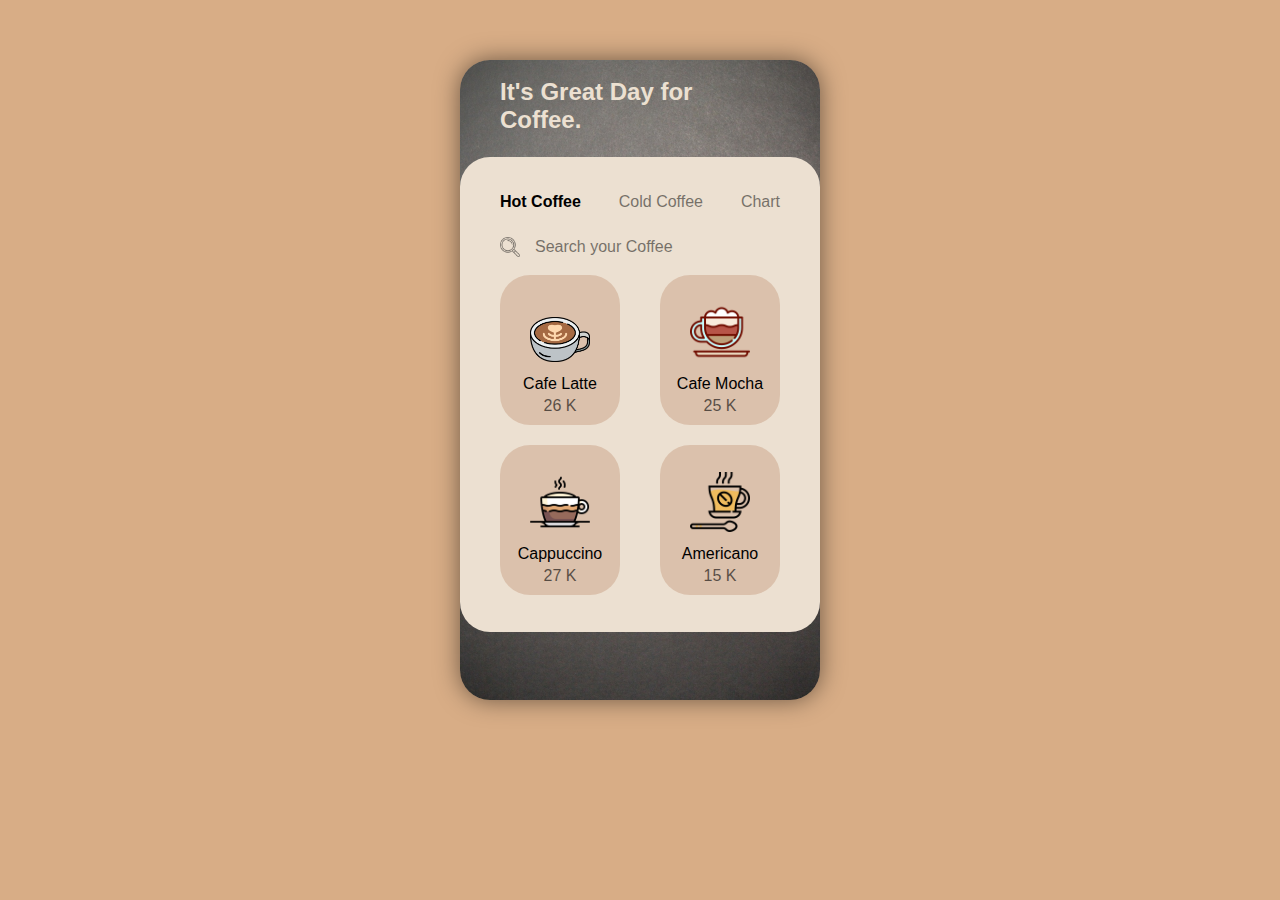
==== home.html @ fdefc617 "first commit" ====
<!DOCTYPE html>
<html lang="en">
    <head>
        <meta charset="UTF-8">
        <meta name="viewport" content="width=device-width, initial-scale=1.0">
        <title>Home</title>
        <link rel="stylesheet" href="./home.css">
        <link rel="stylesheet" href="https://kit-pro.fontawesome.com/releases/latest/css/free.min.css" media="all">
    </head>
    <body>
        <div class="container">
            <div class="casing">
                <a href="./index.html"><i class="fas fa-align-left fa-2x"></i></a>
                <h1>It's Great Day for Coffee.</h1>
                <div class="block-menu">
                    <div class="type-menu">
                        <strong><p class="hot"> Hot Coffee</p></strong>
                        <p class="cold">Cold Coffee</p>
                        <a href="./chart.html"><p class="chart">Chart</p></a>
                    </div>
                    <div class="search-menu">
                        <img src="./Image/search.png" alt="loupe">
                        <div class="sub-search-menu">
                            <p>Search your Coffee</p>
                            <input type="text" name="search" class="search" id="search">
                        </div>
                    </div>
                    <div class="menu-up">
                        <div class="poster-menu">
                            <div class="image-menu">
                                <img src="./Image/latte.png" alt="latte">
                            </div>
                            <p class="name-menu">Cafe Latte</p>
                            <p class="price-menu">26 K</p>
                        </div>
                        <div class="poster-menu">
                            <div class="image-menu">
                                <img src="./Image/mocha.png" alt="mocha">
                            </div>
                            <p class="name-menu">Cafe Mocha</p>
                            <p class="price-menu">25 K</p>
                        </div>
                    </div>
                    <div class="menu-down">
                        <div class="poster-menu">
                            <div class="image-menu">
                                <img src="./Image/cappuccino.png" alt="cappuccino">
                            </div>
                            <p class="name-menu">Cappuccino</p>
                            <p class="price-menu">27 K</p>
                        </div>
                        <div class="poster-menu">
                            <div class="image-menu">
                                <img src="./Image/americano.png" alt="americano">
                            </div>
                            <p class="name-menu">Americano</p>
                            <p class="price-menu">15 K</p>
                        </div>
                    </div>
                </div>
            </div>
        </div>

        <script src="./index.js"></script>
    </body>
</html>
---- home.css ----
*{
    font-family: 'Roboto', sans-serif;
}

html{
    background-color: #D8AD86;
}

body{
    display: flex;
    align-items: center;
    justify-content: center;
    margin: 0;
    padding: 60px;
}

.container{
    display: flex;
    justify-content: center;
    align-items: center;
}

.casing{
    position: relative;
    display: flex;
    flex-direction: column;
    align-items: flex-start;
    margin: 0;
    padding: 0;
    width: 360px;
    height: 640px;
    border-radius: 30px;
    background-image: url(./Image/coffee-5176961_1920.jpg);
    background-repeat: no-repeat;
    background-size: cover;
    background-position-x: center;
    box-shadow: 0 0 25px 0 rgb(0, 0, 0, .5);
}

i{
    color: #ECE0D1;
    margin: 45px 0 23px 40px;
}

.casing h1{
    font-size: 24px;
    max-width: 260px;
    color: #ECE0D1;
    margin: 0 0 23px 40px;
}

.block-menu{
    background-color: #ECE0D1;
    width: 360px;
    height: 475px;
    border-radius: 30px;
    padding: 0;
    margin: 0;
    bottom: 0;
}

.type-menu{
    display: flex;
    justify-content: space-between;
    margin: 36px 40px 26px 40px;
}

.type-menu p{
    margin: 0;
    padding: 0;
}

.type-menu a{
    color: black;
    text-decoration: none;
}

.cold, .chart{
    opacity: .5;
}

.search-menu{
    display: flex;
    justify-content: flex-start;
    margin: 0 40px 5px 40px;
    padding: 0;
}

.search-menu img{
    width: 20px;
    height: 20px;
    opacity: .5;
}

.sub-search-menu{
    position: relative;
    margin: 0;
    padding: 0;
}

.sub-search-menu p{
    margin: 0 0 10px 15px;
    padding: 0;
    position: absolute;
    top: 1px;
    opacity: .5;
}

.search{
    width: 171px;
    height: 21px;
    margin: 0 0 10px 15px;
    border: none;
    outline: none;
    background: transparent;
}

.menu-up{
    display: flex;
    flex-direction: row;
    justify-content: space-between;
    margin: 0 40px 20px 40px;
}

.menu-down{
    display: flex;
    flex-direction: row;
    justify-content: space-between;
    margin: 0 40px 0 40px;
}

.poster-menu{
    width: 120px;
    height: 150px;
    background-color: #DBC1AC;
    border-radius: 30px;
    display: flex;
    flex-direction: column;
    align-items: center;
}

.image-menu{
    width: 60px;
    height: 60px;
    margin: 30px 0 0 0;
    position: relative;
}

.image-menu img{
    width: 100%;
    height: auto;
    position: absolute;
    bottom: 3px;
}

.name-menu{
    margin: 10px 0 0 0;
}

.price-menu{
    margin: 4px 0 0 0;
    opacity: .6;
}





/* Chart CSS */

.chart-menu{
    background-color: #ECE0D1;
    width: 360px;
    height: 475px;
    border-radius: 30px;
    padding: 0;
    margin: 0;
    bottom: 0;
}
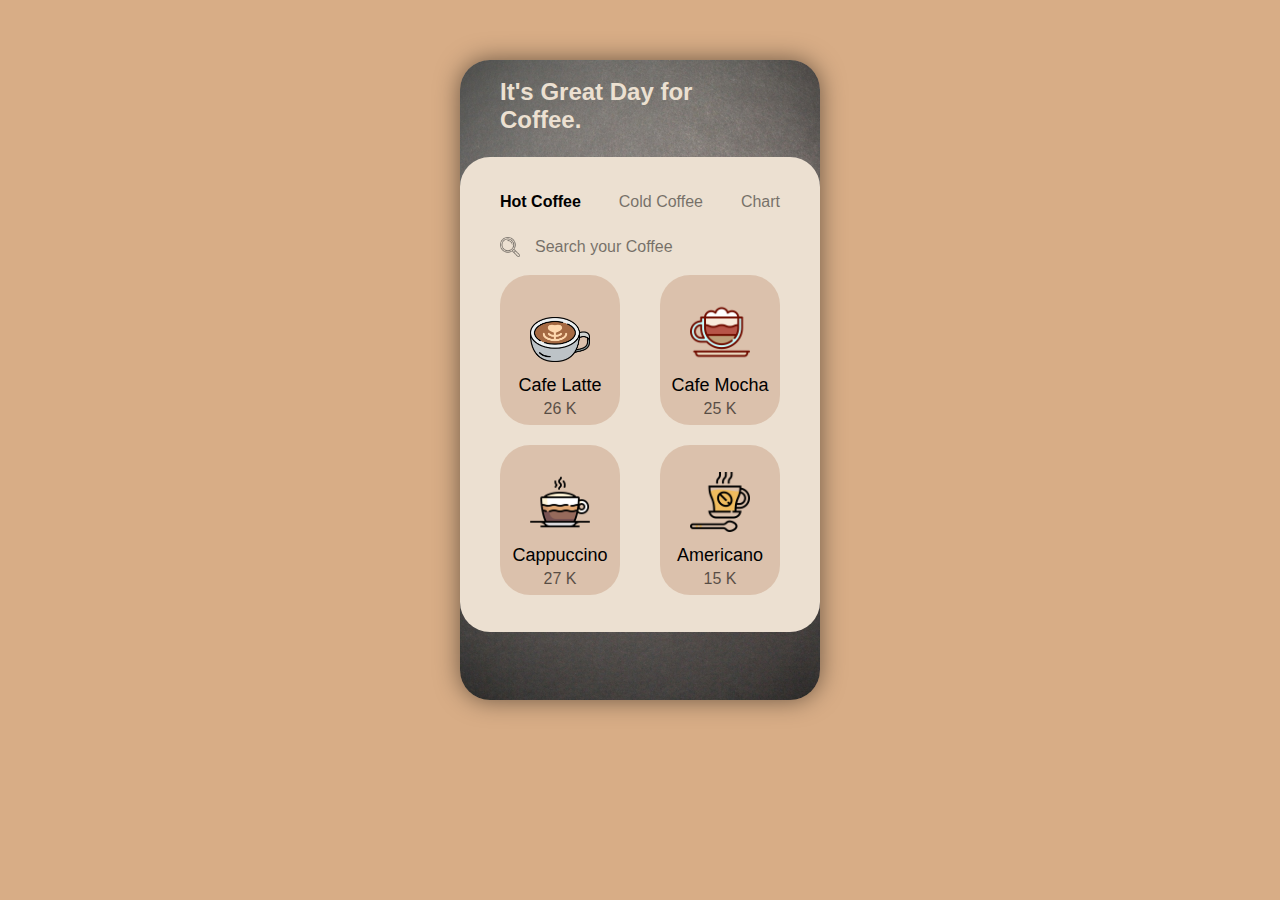
==== commit 080e2d2f: "4 commit" ====
--- a/home.html
+++ b/home.html
@@ -7,6 +7,7 @@
         <link rel="stylesheet" href="./home.css">
         <link rel="stylesheet" href="https://kit-pro.fontawesome.com/releases/latest/css/free.min.css" media="all">
     </head>
+    
     <body>
         <div class="container">
             <div class="casing">
--- a/home.css
+++ b/home.css
@@ -20,7 +20,7 @@
     align-items: center;
 }
 
-.casing{
+.casing, .chart-casing{
     position: relative;
     display: flex;
     flex-direction: column;
@@ -37,12 +37,12 @@
     box-shadow: 0 0 25px 0 rgb(0, 0, 0, .5);
 }
 
-i{
+.casing i, .chart-title i{
     color: #ECE0D1;
     margin: 45px 0 23px 40px;
 }
 
-.casing h1{
+.casing h1, .chart-casing h1{
     font-size: 24px;
     max-width: 260px;
     color: #ECE0D1;
@@ -155,6 +155,7 @@
 
 .name-menu{
     margin: 10px 0 0 0;
+    font-size: 18px;
 }
 
 .price-menu{
@@ -164,16 +165,178 @@
 
 
 
-
-
 /* Chart CSS */
 
+.chart-title{
+    width: 100%;
+    height: auto;
+    display: flex;
+    flex-direction: row;
+    justify-content: space-between;
+}
+
+.chart-title i{
+    margin: 40px 0 34px 40px;
+    padding: 0;
+}
+
+.chart-title h1{
+    margin: 44px 30px 28px 0;
+    padding: 0;
+
+}
+
 .chart-menu{
+    position: relative;
+    display: flex;
+    flex-direction: column;
     background-color: #ECE0D1;
     width: 360px;
-    height: 475px;
+    height: 541px;
     border-radius: 30px;
     padding: 0;
     margin: 0;
     bottom: 0;
+}
+
+.chart-search-menu{
+    display: flex;
+    justify-content: flex-start;
+    margin: 35px 40px 5px 39px;
+    padding: 0;
+}
+
+.chart-search-menu img{
+    width: 20px;
+    height: 20px;
+    opacity: .5;
+}
+
+.chart-list{
+    width: 282px;
+    height: 60px;
+    display: flex;
+    flex-direction: row;
+    justify-content: flex-start;
+    margin: 0 39px 23px 39px;
+    padding: 0;
+}
+
+.chart-image{
+    width: 60px;
+    height: 60px;
+    display: flex;
+    justify-content: center;
+    align-items: center;
+    margin: 0 13px 0 0;
+    padding: 0;
+}
+
+.chart-image img{
+    width: 60px;
+    height: auto;
+    margin: 0;
+    padding: 0;
+}
+
+.chart-list-menu{
+    display: flex;
+    flex-direction: column;
+    justify-content: center;
+    width: 138px;
+    height: 60px;
+}
+
+.chart-name-menu{
+    margin: 0;
+    font-size: 18px;
+}
+
+.chart-price-menu{
+    margin: 0;
+    opacity: .6;
+}
+
+.chart-list-option{
+    display: flex;
+    flex-direction: column;
+    justify-content: flex-end;
+    width: 70px;
+    height: 60px;
+    margin: 0;
+    padding: 0;
+}
+
+.chart-option-bar{
+    width: 70px;
+    height: 27px;
+    display: flex;
+    flex-direction: row;
+    justify-content: space-between;
+    align-items: center;
+}
+
+.quantity{
+    width: 27px;
+    height: 27px;
+    border-radius: 10px;
+    background-color: #DBC1AC;
+    display: flex;
+    justify-content: center;
+    align-items: center;
+}
+
+.chart-total{
+    position: absolute;
+    bottom: 0;
+    width: 282px;
+    height: 60px;
+    border-radius: 15px;
+    display: flex;
+    flex-direction: row;
+    justify-content: flex-start;
+    margin: 0 39px 30px 39px;
+    padding: 0;
+    background-color: #DBC1AC;
+}
+
+.total-price-send{
+    width: 100%;
+    display: flex;
+    flex-direction: row;
+    justify-content: space-between;
+    align-items: center;
+    margin: 10px 20px;
+}
+
+.total{
+    width: 30%;
+    text-align: left;
+}
+
+.price-send{
+    width: 70%;
+    display: flex;
+    flex-direction: row;
+    align-items: center;
+    justify-content: flex-end;
+}
+
+.price{
+    text-align: right;
+}
+
+.send{
+    width: 40px;
+    height: 40px;
+    display: flex;
+    justify-content: center;
+    align-items: center;
+    border-radius: 10px;
+    margin: 0 0 0 15px;
+}
+
+.send img{
+    width: 30px;
+    height: auto;
 }